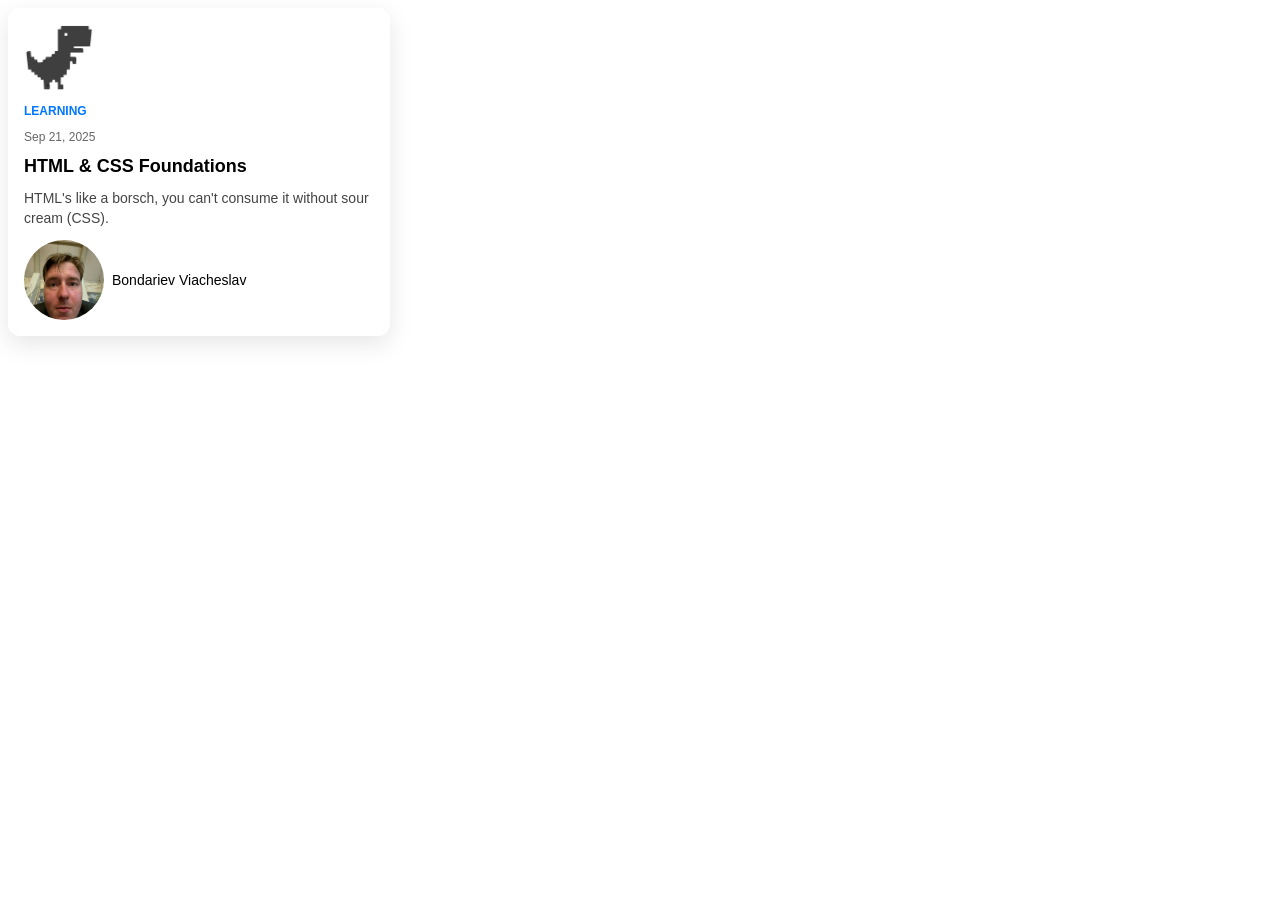
==== index.html @ 9974fb0d "отредачил имя" ====
<html lang="en">
<head>
  <meta charset="UTF-8">
  <meta name="viewport" content="width=device-width, initial-scale=1.0">
  <link rel="stylesheet" href="styles.css">
    <title>Blog Card</title>
</head>
<body>

<div class="card">
  <img src="dino.png" alt="Blog preview" class="card__image">
  <span class="card__category">Learning</span>
  <span class="card__date">Sep 21, 2025</span>
  <h2 class="card__title">HTML & CSS Foundations</h2>
  <p class="card__description">HTML's like a borsch, you can't consume it without sour cream (CSS).</p>
  <div class="card__author">
    <img src="chel.jpg" alt="Author photo" class="card__author-img">
    <span class="card__author-name">Bondariev Viacheslav</span>
  </div>
</div>
---- styles.css ----
/* Основной стиль карточки */
.card {
  max-width: 350px; 
  background-color: #ffffff;
  border-radius: 12px; /* закругленные углы */
  box-shadow: 0 8px 24px rgba(0, 0, 0, 0.1); /* условная тень */
  padding: 16px; /* внутренние отступления */
  display: flex;
  flex-direction: column; /* все в столб */
  gap: 12px; /* расстояние между элементами */
  font-family: Arial, sans-serif;
}

/*динорзаврик*/
.card__image {
  width: 20%;
  border-radius: 8px;
  object-fit: cover;
}

/* Категория и дата */
.card__category {
  font-size: 12px;
  font-weight: bold;
  color: #0077ff;
  text-transform: uppercase;
}

.card__date {
  font-size: 12px;
  color: #666;
}

/* Заголовок */
.card__title {
  font-size: 18px;
  font-weight: bold;
  margin: 0;
}

/* Описание */
.card__description {
  font-size: 14px;
  color: #444;
  line-height: 1.4;
  margin: 0;
}

/* Не я, честно */
.card__author {
  display: flex;
  align-items: center;
  gap: 8px;
  margin-top: auto; /* Намеренно этого красавца тяну вниз */
}

.card__author-img {
  width: 80px;
  height: 80px;
  border-radius: 50%; 
  object-fit: cover;
}

.card__author-name {
  font-size: 14px;
  font-weight: 500;
}
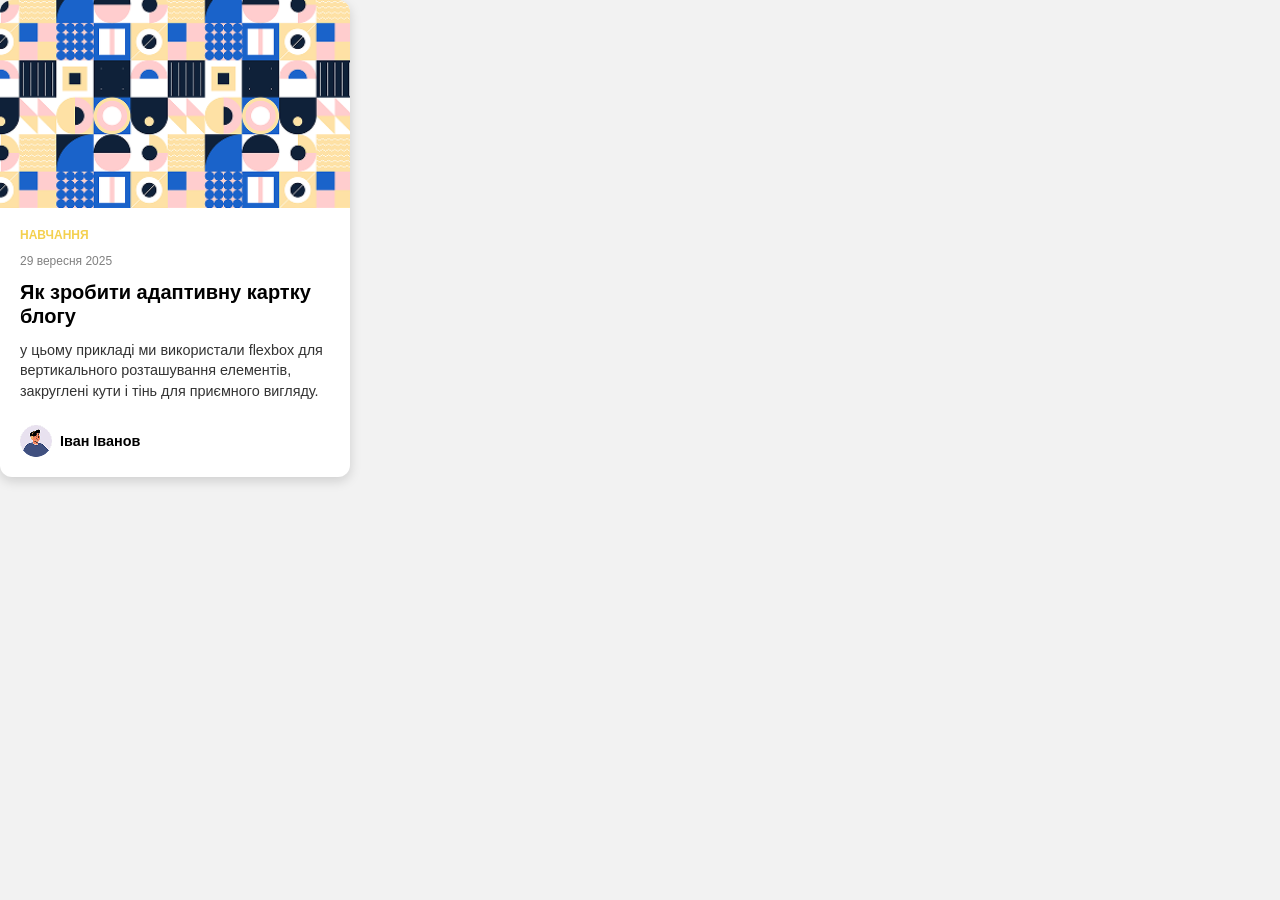
==== commit b2aa92df: "idk" ====
--- a/index.html
+++ b/index.html
@@ -1,21 +1,26 @@
-
-<html lang="en">
+<!DOCTYPE html>
+<html lang="uk">
 <head>
   <meta charset="UTF-8">
   <meta name="viewport" content="width=device-width, initial-scale=1.0">
+  <title>Практична робота №3</title>
   <link rel="stylesheet" href="styles.css">
-    <title>Blog Card</title>
 </head>
 <body>
-
-<div class="card">
-  <img src="dino.png" alt="Blog preview" class="card__image">
-  <span class="card__category">Learning</span>
-  <span class="card__date">Sep 21, 2025</span>
-  <h2 class="card__title">HTML & CSS Foundations</h2>
-  <p class="card__description">HTML's like a borsch, you can't consume it without sour cream (CSS).</p>
-  <div class="card__author">
-    <img src="chel.jpg" alt="Author photo" class="card__author-img">
-    <span class="card__author-name">Bondariev Viacheslav</span>
+  <div class="card">
+    <img src="assets/images/Blog Image.png" alt="Зображення статті">
+    <div class="card__content">
+      <span class="card__category">Навчання</span>
+      <span class="card__date">29 вересня 2025</span>
+      <h2 class="card__title">Як зробити адаптивну картку блогу</h2>
+      <p class="card__text">
+         у цьому прикладі ми використали flexbox для вертикального розташування елементів, закруглені кути і тінь для приємного вигляду.
+      </p>
+      <div class="card__author">
+        <img src="assets/images/avatar_male.png" alt="Автор">
+        <span class="card__author-name">Іван Іванов</span>
+      </div>
+    </div>
   </div>
-</div>
+</body>
+</html>
--- a/styles.css
+++ b/styles.css
@@ -1,67 +1,87 @@
-/* Основной стиль карточки */
-.card {
-  max-width: 350px; 
-  background-color: #ffffff;
-  border-radius: 12px; /* закругленные углы */
-  box-shadow: 0 8px 24px rgba(0, 0, 0, 0.1); /* условная тень */
-  padding: 16px; /* внутренние отступления */
-  display: flex;
-  flex-direction: column; /* все в столб */
-  gap: 12px; /* расстояние между элементами */
-  font-family: Arial, sans-serif;
+/* Скидаємо базові стилі браузера */
+* {
+  box-sizing: border-box;
+  margin: 0;
+  padding: 0;
 }
 
-/*динорзаврик*/
-.card__image {
-  width: 20%;
-  border-radius: 8px;
-  object-fit: cover;
+body {
+  font-family: 'Segoe UI', Arial, sans-serif;
+  background-color: #f2f2f2;
 }
 
-/* Категория и дата */
+/* Контейнер займає весь viewport */
+.container {
+  display: flex;
+  justify-content: center;
+  align-items: center;
+  min-height: 100vh; /* 100% висоти viewport */
+  padding: 1rem;
+}
+
+/* Сама картка */
+.card {
+  background-color: #fff;
+  max-width: 350px;
+  border-radius: 12px;
+  box-shadow: 0 4px 12px rgba(0,0,0,0.15);
+  overflow: hidden;
+  display: flex;
+  flex-direction: column;
+}
+
+/* Зображення на всю ширину картки */
+.card__image {
+  width: 100%;
+  display: block;
+}
+
+/* Контент */
+.card__content {
+  display: flex;
+  flex-direction: column;
+  gap: 0.75rem;
+  padding: 1.25rem;
+}
+
 .card__category {
-  font-size: 12px;
-  font-weight: bold;
-  color: #0077ff;
+  font-size: 0.75rem;
+  font-weight: 700;
   text-transform: uppercase;
+  color: hsl(47, 88%, 63%);
 }
 
 .card__date {
-  font-size: 12px;
-  color: #666;
+  font-size: 0.75rem;
+  color: gray;
 }
 
-/* Заголовок */
 .card__title {
-  font-size: 18px;
-  font-weight: bold;
-  margin: 0;
+  font-size: 1.25rem;
+  font-weight: 800;
+  line-height: 1.2;
 }
 
-/* Описание */
-.card__description {
-  font-size: 14px;
-  color: #444;
+.card__text {
+  font-size: 0.9rem;
+  color: #333;
   line-height: 1.4;
-  margin: 0;
 }
 
-/* Не я, честно */
 .card__author {
   display: flex;
   align-items: center;
-  gap: 8px;
-  margin-top: auto; /* Намеренно этого красавца тяну вниз */
+  gap: 0.5rem;
+  margin-top: 0.75rem;
 }
 
-.card__author-img {
-  width: 80px;
-  height: 80px;
-  border-radius: 50%; 
-  object-fit: cover;
+.card__author-avatar {
+  width: 32px;
+  height: 32px;
+  border-radius: 50%;
 }
 
 .card__author-name {
-  font-size: 14px;
-  font-weight: 500;
+  font-weight: 600;
+  font-size: 0.9rem;
 }
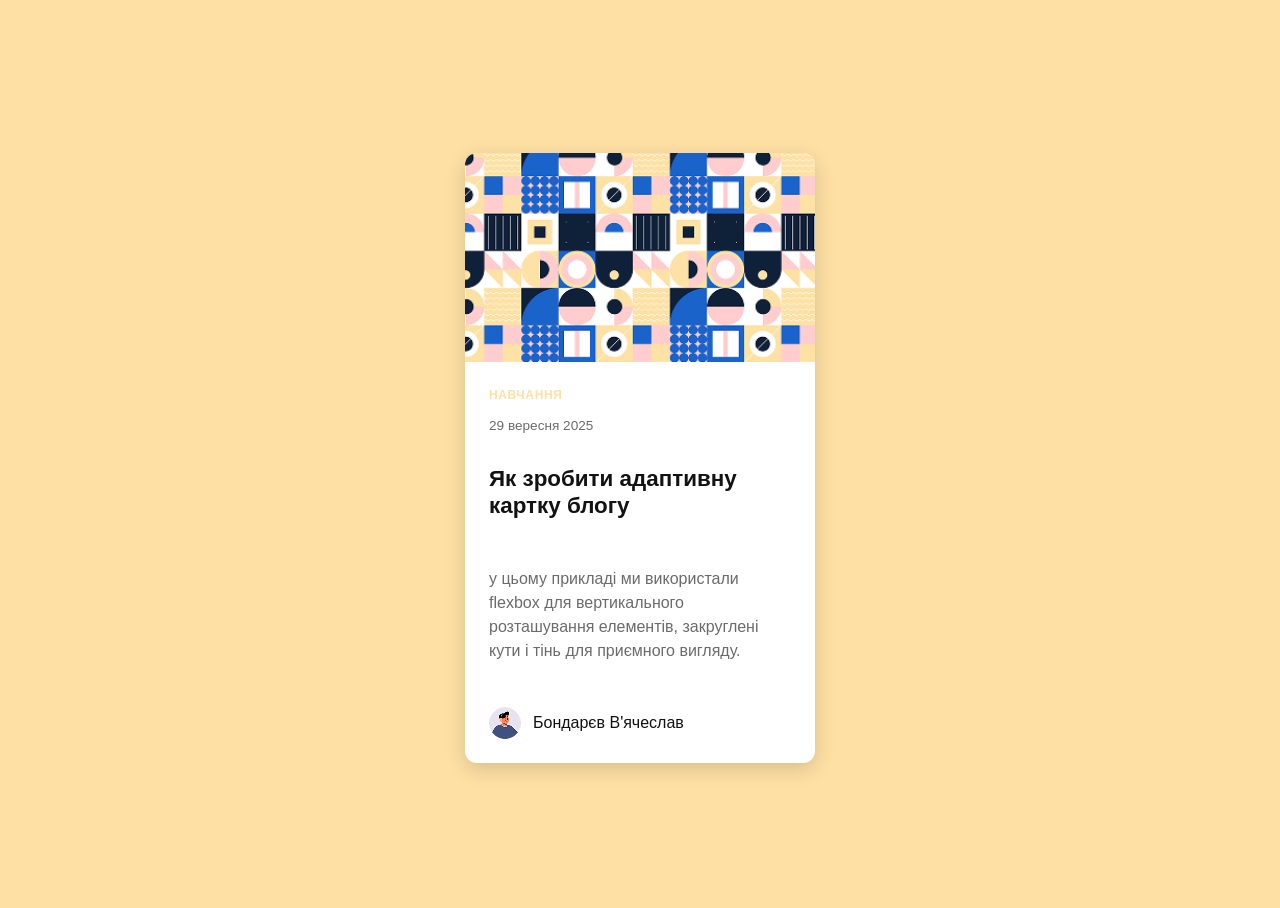
==== commit 54c695c2: "final?" ====
--- a/index.html
+++ b/index.html
@@ -18,7 +18,7 @@
       </p>
       <div class="card__author">
         <img src="assets/images/avatar_male.png" alt="Автор">
-        <span class="card__author-name">Іван Іванов</span>
+        <span class="card__author-name">Бондарєв В'ячеслав</span>
       </div>
     </div>
   </div>
--- a/styles.css
+++ b/styles.css
@@ -1,36 +1,36 @@
-/* Скидаємо базові стилі браузера */
-* {
-  box-sizing: border-box;
-  margin: 0;
-  padding: 0;
+html, body {
+  height : 100%;
 }
 
 body {
-  font-family: 'Segoe UI', Arial, sans-serif;
-  background-color: #f2f2f2;
-}
-
-/* Контейнер займає весь viewport */
-.container {
+  font-family: 'Figtree', sans-serif;
+  background-color: hsl(40, 98%, 82%);
+  color: hsl(0, 0%, 7%);
+  font-size: 16px;
+  line-height: 1.5;
   display: flex;
   justify-content: center;
   align-items: center;
-  min-height: 100vh; /* 100% висоти viewport */
-  padding: 1rem;
 }
 
-/* Сама картка */
+/* Картка */
 .card {
-  background-color: #fff;
+  background-color: hsl(0, 0%, 100%);
   max-width: 350px;
   border-radius: 12px;
-  box-shadow: 0 4px 12px rgba(0,0,0,0.15);
+  box-shadow: 0 6px 20px rgba(0,0,0,0.15);
   overflow: hidden;
   display: flex;
   flex-direction: column;
+  transition: transform 0.2s ease, box-shadow 0.2s ease;
 }
 
-/* Зображення на всю ширину картки */
+.card:hover {
+  transform: translateY(-4px);
+  box-shadow: 0 8px 24px rgba(0,0,0,0.2);
+}
+
+/* Зображення */
 .card__image {
   width: 100%;
   display: block;
@@ -41,47 +41,61 @@
   display: flex;
   flex-direction: column;
   gap: 0.75rem;
-  padding: 1.25rem;
+  padding: 1.5rem;
 }
 
+/* Категорія */
 .card__category {
   font-size: 0.75rem;
-  font-weight: 700;
+  font-weight: 800;
   text-transform: uppercase;
-  color: hsl(47, 88%, 63%);
+  color: hsl(40, 98%, 82%);
+  letter-spacing: 0.05em;
 }
 
+/* Дата */
 .card__date {
-  font-size: 0.75rem;
-  color: gray;
+  font-size: 0.85rem;
+  color: hsl(0, 0%, 42%);
 }
 
+/* Заголовок */
 .card__title {
-  font-size: 1.25rem;
+  font-size: 1.4rem;
   font-weight: 800;
   line-height: 1.2;
+  color: hsl(0, 0%, 7%);
+  cursor: pointer;
+  transition: color 0.2s ease;
 }
 
-.card__text {
-  font-size: 0.9rem;
-  color: #333;
-  line-height: 1.4;
+.card__title:hover {
+  color: hsl(40, 98%, 82%);
 }
 
+/* Основний текст */
+.card__text {
+  font-size: 1rem;
+  color: hsl(0, 0%, 42%);
+  line-height: 1.5;
+}
+
+/* Автор */
 .card__author {
   display: flex;
   align-items: center;
-  gap: 0.5rem;
-  margin-top: 0.75rem;
+  gap: 0.75rem;
+  margin-top: 1rem;
 }
 
 .card__author-avatar {
-  width: 32px;
-  height: 32px;
+  width: 36px;
+  height: 36px;
   border-radius: 50%;
 }
 
 .card__author-name {
-  font-weight: 600;
-  font-size: 0.9rem;
+  font-weight: 500;
+  font-size: 1rem;
+  color: hsl(0, 0%, 7%);
 }
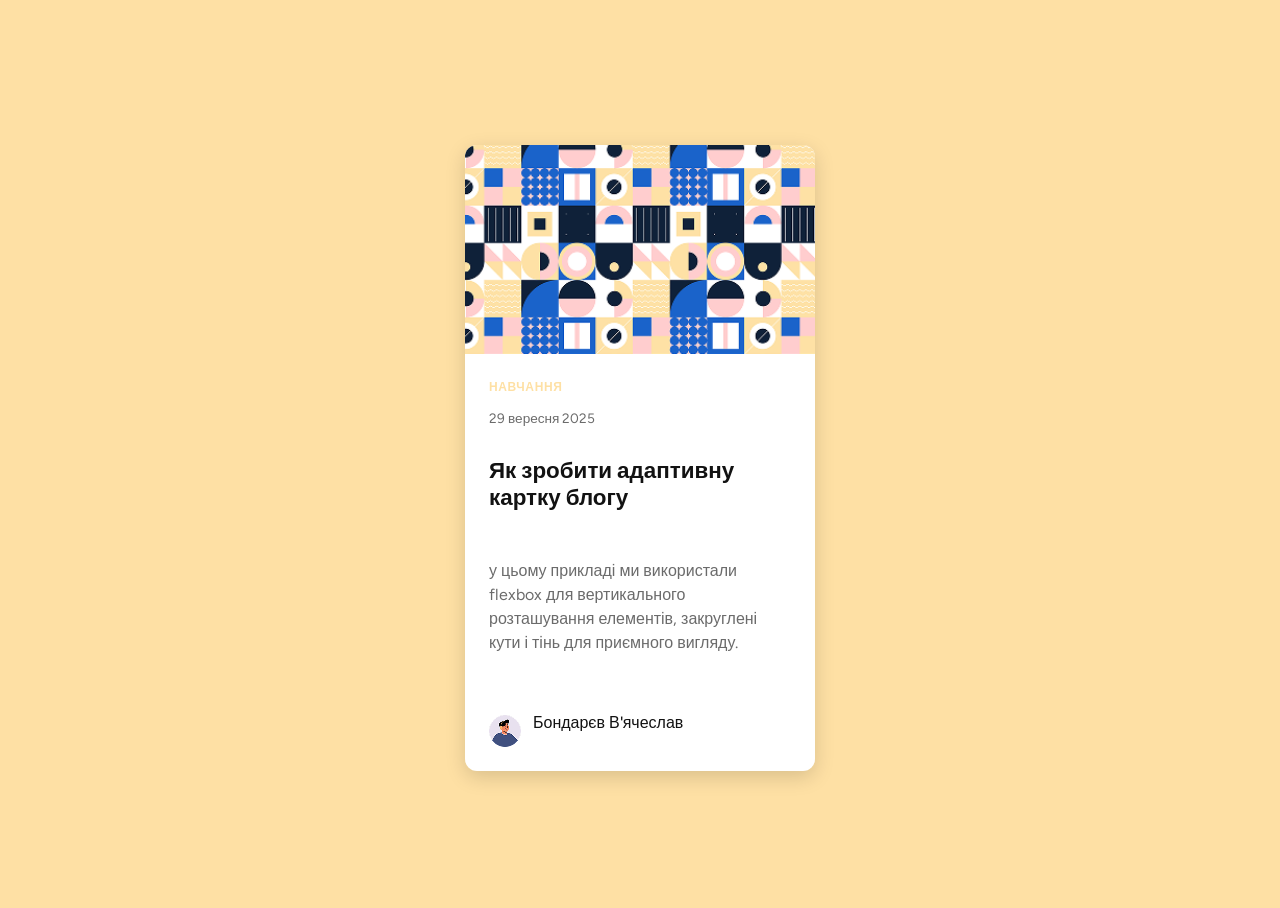
==== commit 56826235: "1.0" ====
--- a/index.html
+++ b/index.html
@@ -1,6 +1,7 @@
 <!DOCTYPE html>
 <html lang="uk">
 <head>
+  <link href="https://fonts.googleapis.com/css2?family=Figtree:wght@500;800&display=swap" rel="stylesheet">
   <meta charset="UTF-8">
   <meta name="viewport" content="width=device-width, initial-scale=1.0">
   <title>Практична робота №3</title>
@@ -8,7 +9,7 @@
 </head>
 <body>
   <div class="card">
-    <img src="assets/images/Blog Image.png" alt="Зображення статті">
+    <img class="card__image" src="assets/images/Blog Image.png" alt="Зображення статті">
     <div class="card__content">
       <span class="card__category">Навчання</span>
       <span class="card__date">29 вересня 2025</span>
@@ -17,7 +18,7 @@
          у цьому прикладі ми використали flexbox для вертикального розташування елементів, закруглені кути і тінь для приємного вигляду.
       </p>
       <div class="card__author">
-        <img src="assets/images/avatar_male.png" alt="Автор">
+        <img class="card__author" src="assets/images/avatar_male.png" alt="Автор">
         <span class="card__author-name">Бондарєв В'ячеслав</span>
       </div>
     </div>
